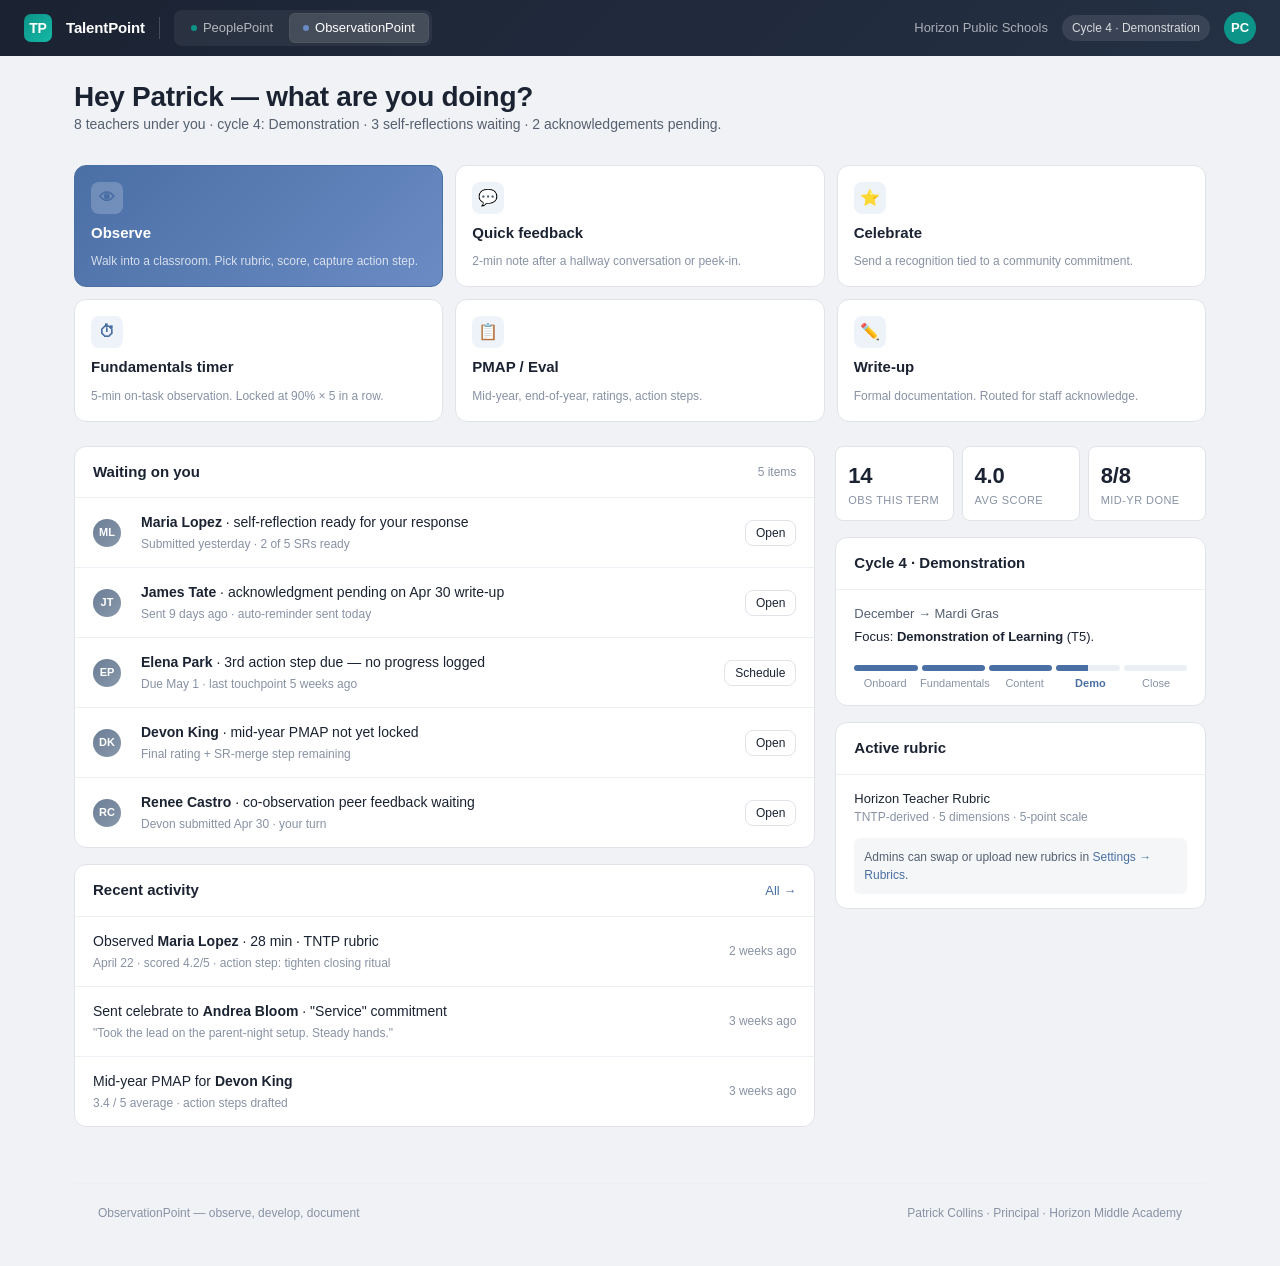
==== mocks/observationpoint/home.html @ 3d7a911e "Add mocks: design system + suite login + PeoplePoint trio + ObservationPoint home & observe First mo" ====
<!DOCTYPE html>
<html lang="en">
<head>
<meta charset="UTF-8">
<meta name="viewport" content="width=device-width, initial-scale=1.0">
<title>ObservationPoint — Home</title>
<link rel="stylesheet" href="../shared/suite.css">
<style>
  :root { --op-accent: #4a6fa5; --op-accent-light: #eef3fa; }
  .op-page { max-width: 1180px; margin: 0 auto; padding: 24px; }
  .op-greeting { display: flex; align-items: baseline; justify-content: space-between; margin-bottom: 6px; flex-wrap: wrap; gap: 12px; }
  .op-sub { color: var(--text-secondary); font-size: 14px; margin-bottom: 24px; }

  /* Action tiles */
  .actions {
    display: grid;
    grid-template-columns: repeat(3, 1fr);
    gap: 12px;
    margin-bottom: 24px;
  }
  @media (max-width: 800px) { .actions { grid-template-columns: 1fr 1fr; } }
  @media (max-width: 500px) { .actions { grid-template-columns: 1fr; } }
  .action-tile {
    background: var(--surface);
    border: 1px solid var(--border);
    border-radius: var(--radius-lg);
    padding: 16px;
    cursor: pointer;
    text-decoration: none;
    color: inherit;
    transition: all var(--transition);
    display: flex;
    flex-direction: column;
    gap: 8px;
  }
  .action-tile:hover {
    border-color: var(--op-accent);
    background: var(--op-accent-light);
  }
  .action-tile.primary {
    background: linear-gradient(135deg, var(--op-accent) 0%, #6b8bc4 100%);
    color: white;
    border-color: var(--op-accent);
  }
  .action-tile.primary .at-icon { background: rgba(255,255,255,0.2); }
  .action-tile.primary .at-meta { color: rgba(255,255,255,0.75); }
  .at-icon {
    width: 32px;
    height: 32px;
    border-radius: 8px;
    background: var(--op-accent-light);
    color: var(--op-accent);
    display: flex;
    align-items: center;
    justify-content: center;
    font-size: 16px;
    font-weight: 600;
  }
  .at-name { font-weight: 600; font-size: 15px; }
  .at-meta { font-size: 12px; color: var(--text-muted); }

  /* Layout */
  .layout {
    display: grid;
    grid-template-columns: 2fr 1fr;
    gap: 20px;
  }
  @media (max-width: 1000px) { .layout { grid-template-columns: 1fr; } }

  .surface {
    background: var(--surface);
    border: 1px solid var(--border);
    border-radius: var(--radius-lg);
    overflow: hidden;
    margin-bottom: 16px;
  }
  .surface-head {
    padding: 14px 18px;
    border-bottom: 1px solid var(--border-light);
    display: flex;
    align-items: center;
    justify-content: space-between;
  }
  .surface-title { font-weight: 600; font-size: 15px; }

  /* Pending list */
  .pending-row {
    padding: 14px 18px;
    border-bottom: 1px solid var(--border-light);
    display: grid;
    grid-template-columns: 36px 1fr auto;
    gap: 12px;
    align-items: center;
  }
  .pending-row:last-child { border-bottom: none; }
  .pending-line { font-size: 14px; }
  .pending-meta { font-size: 12px; color: var(--text-muted); margin-top: 2px; }

  /* Cycle bar */
  .cycle-bar {
    display: flex;
    margin: 18px 0 4px;
    gap: 4px;
  }
  .cycle-step {
    flex: 1;
    height: 6px;
    border-radius: 3px;
    background: var(--surface-sunk);
  }
  .cycle-step.done { background: var(--op-accent); }
  .cycle-step.now { background: linear-gradient(90deg, var(--op-accent) 50%, var(--surface-sunk) 50%); }
  .cycle-labels {
    display: flex;
    gap: 4px;
    font-size: 11px;
    color: var(--text-muted);
  }
  .cycle-label { flex: 1; text-align: center; }
  .cycle-label.now { color: var(--op-accent); font-weight: 600; }

  /* Mini stats */
  .mini-stats {
    display: grid;
    grid-template-columns: repeat(3, 1fr);
    gap: 8px;
    margin-bottom: 16px;
  }
  .mini-stat {
    background: var(--surface);
    border: 1px solid var(--border);
    border-radius: var(--radius);
    padding: 12px;
  }
  .mini-stat-num { font-size: 22px; font-weight: 600; letter-spacing: -0.01em; }
  .mini-stat-label { font-size: 11px; color: var(--text-muted); text-transform: uppercase; letter-spacing: 0.04em; }
</style>
</head>
<body>

<header class="suite-topbar">
  <div class="suite-brand">
    <div class="suite-brand-logo">TP</div>
    <div class="suite-brand-name">TalentPoint</div>
    <div class="suite-brand-divider"></div>
    <div class="suite-app-switcher">
      <a class="suite-app-tab pp" href="../peoplepoint/home.html"><span class="dot"></span>PeoplePoint</a>
      <a class="suite-app-tab op active"><span class="dot"></span>ObservationPoint</a>
    </div>
  </div>
  <div class="suite-topbar-right">
    <div class="suite-network-name">Horizon Public Schools</div>
    <div class="suite-season">Cycle 4 · Demonstration</div>
    <div class="suite-user-avatar">PC</div>
  </div>
</header>

<div class="op-page">
  <div class="op-greeting">
    <div>
      <h1 class="t-display">Hey Patrick — what are you doing?</h1>
      <p class="op-sub">8 teachers under you · cycle 4: Demonstration · 3 self-reflections waiting · 2 acknowledgements pending.</p>
    </div>
  </div>

  <!-- Action tiles -->
  <div class="actions">
    <a class="action-tile primary" href="observe.html">
      <div class="at-icon">👁</div>
      <div class="at-name">Observe</div>
      <div class="at-meta">Walk into a classroom. Pick rubric, score, capture action step.</div>
    </a>
    <a class="action-tile">
      <div class="at-icon">💬</div>
      <div class="at-name">Quick feedback</div>
      <div class="at-meta">2-min note after a hallway conversation or peek-in.</div>
    </a>
    <a class="action-tile">
      <div class="at-icon">⭐</div>
      <div class="at-name">Celebrate</div>
      <div class="at-meta">Send a recognition tied to a community commitment.</div>
    </a>
    <a class="action-tile">
      <div class="at-icon">⏱</div>
      <div class="at-name">Fundamentals timer</div>
      <div class="at-meta">5-min on-task observation. Locked at 90% × 5 in a row.</div>
    </a>
    <a class="action-tile" href="pmap.html">
      <div class="at-icon">📋</div>
      <div class="at-name">PMAP / Eval</div>
      <div class="at-meta">Mid-year, end-of-year, ratings, action steps.</div>
    </a>
    <a class="action-tile">
      <div class="at-icon">✏️</div>
      <div class="at-name">Write-up</div>
      <div class="at-meta">Formal documentation. Routed for staff acknowledge.</div>
    </a>
  </div>

  <div class="layout">
    <div>
      <div class="surface">
        <div class="surface-head">
          <span class="surface-title">Waiting on you</span>
          <span class="t-tiny">5 items</span>
        </div>
        <div>
          <div class="pending-row">
            <div class="avatar avatar-sm">ML</div>
            <div>
              <div class="pending-line"><strong>Maria Lopez</strong> · self-reflection ready for your response</div>
              <div class="pending-meta">Submitted yesterday · 2 of 5 SRs ready</div>
            </div>
            <button class="btn btn-secondary btn-sm">Open</button>
          </div>
          <div class="pending-row">
            <div class="avatar avatar-sm">JT</div>
            <div>
              <div class="pending-line"><strong>James Tate</strong> · acknowledgment pending on Apr 30 write-up</div>
              <div class="pending-meta">Sent 9 days ago · auto-reminder sent today</div>
            </div>
            <button class="btn btn-secondary btn-sm">Open</button>
          </div>
          <div class="pending-row">
            <div class="avatar avatar-sm">EP</div>
            <div>
              <div class="pending-line"><strong>Elena Park</strong> · 3rd action step due — no progress logged</div>
              <div class="pending-meta">Due May 1 · last touchpoint 5 weeks ago</div>
            </div>
            <button class="btn btn-secondary btn-sm">Schedule</button>
          </div>
          <div class="pending-row">
            <div class="avatar avatar-sm">DK</div>
            <div>
              <div class="pending-line"><strong>Devon King</strong> · mid-year PMAP not yet locked</div>
              <div class="pending-meta">Final rating + SR-merge step remaining</div>
            </div>
            <button class="btn btn-secondary btn-sm">Open</button>
          </div>
          <div class="pending-row">
            <div class="avatar avatar-sm">RC</div>
            <div>
              <div class="pending-line"><strong>Renee Castro</strong> · co-observation peer feedback waiting</div>
              <div class="pending-meta">Devon submitted Apr 30 · your turn</div>
            </div>
            <button class="btn btn-secondary btn-sm">Open</button>
          </div>
        </div>
      </div>

      <div class="surface">
        <div class="surface-head">
          <span class="surface-title">Recent activity</span>
          <a href="#" class="t-small" style="color: var(--op-accent); text-decoration: none;">All →</a>
        </div>
        <div style="padding: 0;">
          <div class="pending-row" style="grid-template-columns: 1fr auto;">
            <div>
              <div class="pending-line">Observed <strong>Maria Lopez</strong> · 28 min · TNTP rubric</div>
              <div class="pending-meta">April 22 · scored 4.2/5 · action step: tighten closing ritual</div>
            </div>
            <span class="t-tiny">2 weeks ago</span>
          </div>
          <div class="pending-row" style="grid-template-columns: 1fr auto;">
            <div>
              <div class="pending-line">Sent celebrate to <strong>Andrea Bloom</strong> · "Service" commitment</div>
              <div class="pending-meta">"Took the lead on the parent-night setup. Steady hands."</div>
            </div>
            <span class="t-tiny">3 weeks ago</span>
          </div>
          <div class="pending-row" style="grid-template-columns: 1fr auto;">
            <div>
              <div class="pending-line">Mid-year PMAP for <strong>Devon King</strong></div>
              <div class="pending-meta">3.4 / 5 average · action steps drafted</div>
            </div>
            <span class="t-tiny">3 weeks ago</span>
          </div>
        </div>
      </div>
    </div>

    <!-- Side -->
    <div>
      <div class="mini-stats">
        <div class="mini-stat">
          <div class="mini-stat-num">14</div>
          <div class="mini-stat-label">Obs this term</div>
        </div>
        <div class="mini-stat">
          <div class="mini-stat-num">4.0</div>
          <div class="mini-stat-label">Avg score</div>
        </div>
        <div class="mini-stat">
          <div class="mini-stat-num">8/8</div>
          <div class="mini-stat-label">Mid-yr done</div>
        </div>
      </div>

      <div class="surface">
        <div class="surface-head"><span class="surface-title">Cycle 4 · Demonstration</span></div>
        <div style="padding: 14px 18px;">
          <div class="t-small" style="color: var(--text-secondary); margin-bottom: 4px;">December → Mardi Gras</div>
          <div class="t-small" style="color: var(--text);">Focus: <strong>Demonstration of Learning</strong> (T5).</div>

          <div class="cycle-bar">
            <div class="cycle-step done"></div>
            <div class="cycle-step done"></div>
            <div class="cycle-step done"></div>
            <div class="cycle-step now"></div>
            <div class="cycle-step"></div>
          </div>
          <div class="cycle-labels">
            <span class="cycle-label">Onboard</span>
            <span class="cycle-label">Fundamentals</span>
            <span class="cycle-label">Content</span>
            <span class="cycle-label now">Demo</span>
            <span class="cycle-label">Close</span>
          </div>
        </div>
      </div>

      <div class="surface">
        <div class="surface-head"><span class="surface-title">Active rubric</span></div>
        <div style="padding: 14px 18px;">
          <div class="t-small" style="font-weight: 500; color: var(--text);">Horizon Teacher Rubric</div>
          <div class="t-tiny">TNTP-derived · 5 dimensions · 5-point scale</div>
          <div style="margin-top: 12px; padding: 10px; background: var(--surface-alt); border-radius: 6px; font-size: 12px; color: var(--text-secondary);">
            Admins can swap or upload new rubrics in <a href="#" style="color: var(--op-accent); text-decoration: none;">Settings → Rubrics</a>.
          </div>
        </div>
      </div>
    </div>
  </div>

  <div class="suite-footer">
    <span>ObservationPoint — observe, develop, document</span>
    <span>Patrick Collins · Principal · Horizon Middle Academy</span>
  </div>
</div>

</body>
</html>
---- mocks/shared/suite.css ----
/* ============================================================
   TalentPoint Suite — Shared Design Tokens & Components
   Used by PeoplePoint, ObservationPoint, and the suite-level
   login + nav. The river philosophy: calm, quiet, sidekick-not-coach.
   ============================================================ */

* { margin: 0; padding: 0; box-sizing: border-box; }

:root {
  /* ── Surface ── */
  --bg: #f0f2f5;
  --surface: #ffffff;
  --surface-alt: #f5f6f8;
  --surface-sunk: #ebeef2;
  --border: #e0e3e8;
  --border-light: #eceff3;
  --border-strong: #c8cfd9;

  /* ── Text ── */
  --text: #1b2332;
  --text-secondary: #556070;
  --text-muted: #8892a4;
  --text-inverse: #ffffff;

  /* ── Brand: river / confluence ── */
  --brand-deep: #1b2332;
  --brand-deep-2: #243044;
  --accent: #0d9488;          /* teal — calm river */
  --accent-light: #e6f7f5;
  --accent-hover: #0a7c72;
  --accent-strong: #0e7a70;

  /* ── App identity hues (subtle differentiation between apps) ── */
  --pp-tint: #0d9488;          /* PeoplePoint = teal (the still water) */
  --op-tint: #4a6fa5;          /* ObservationPoint = slate-blue (depth) */

  /* ── Status colors (used sparingly — calm, not alarming) ── */
  --green: #10b981;
  --green-bg: #ecfdf5;
  --green-border: #a7f3d0;
  --amber: #d97706;            /* warmer than alarmist orange */
  --amber-bg: #fffbeb;
  --amber-border: #fde68a;
  --red: #b91c1c;              /* deeper red — used only for true blockers */
  --red-bg: #fef2f2;
  --red-border: #fecaca;
  --blue: #3b82f6;
  --blue-bg: #eff6ff;
  --blue-border: #bfdbfe;
  --purple: #8b5cf6;
  --purple-bg: #f5f3ff;

  /* ── Geometry ── */
  --radius-sm: 6px;
  --radius: 8px;
  --radius-lg: 12px;
  --radius-xl: 16px;
  --shadow-sm: 0 1px 2px rgba(0,0,0,0.04);
  --shadow: 0 2px 6px rgba(0,0,0,0.06), 0 1px 2px rgba(0,0,0,0.04);
  --shadow-lg: 0 8px 24px rgba(0,0,0,0.08);
  --shadow-xl: 0 16px 48px rgba(0,0,0,0.12);

  /* ── Motion ── */
  --transition-fast: 100ms ease;
  --transition: 150ms ease;
  --transition-slow: 300ms ease;
}

body {
  font-family: -apple-system, BlinkMacSystemFont, 'Segoe UI', Roboto, 'Helvetica Neue', sans-serif;
  background: var(--bg);
  color: var(--text);
  line-height: 1.5;
  -webkit-font-smoothing: antialiased;
  overflow-x: hidden;
}

/* ── Typography ── */
.t-display { font-size: 28px; font-weight: 600; letter-spacing: -0.01em; line-height: 1.2; }
.t-h1      { font-size: 22px; font-weight: 600; letter-spacing: -0.005em; line-height: 1.3; }
.t-h2      { font-size: 18px; font-weight: 600; line-height: 1.35; }
.t-h3      { font-size: 15px; font-weight: 600; }
.t-body    { font-size: 14px; }
.t-small   { font-size: 13px; color: var(--text-secondary); }
.t-tiny    { font-size: 12px; color: var(--text-muted); }
.t-mono    { font-family: ui-monospace, 'SF Mono', Menlo, Consolas, monospace; }

/* ============================================================
   Suite-level top bar (shared by both apps)
   ============================================================ */
.suite-topbar {
  background: linear-gradient(135deg, var(--brand-deep) 0%, var(--brand-deep-2) 100%);
  color: white;
  padding: 0 24px;
  height: 56px;
  display: flex;
  align-items: center;
  justify-content: space-between;
  position: sticky;
  top: 0;
  z-index: 100;
}
.suite-brand {
  display: flex;
  align-items: center;
  gap: 14px;
}
.suite-brand-logo {
  width: 28px;
  height: 28px;
  border-radius: 7px;
  background: linear-gradient(135deg, var(--accent) 0%, #14b8a6 100%);
  display: flex;
  align-items: center;
  justify-content: center;
  font-weight: 700;
  font-size: 14px;
  color: white;
  letter-spacing: -0.02em;
}
.suite-brand-name {
  font-weight: 600;
  font-size: 15px;
  letter-spacing: -0.01em;
}
.suite-brand-divider {
  width: 1px;
  height: 22px;
  background: rgba(255,255,255,0.18);
}
.suite-app-switcher {
  display: flex;
  gap: 2px;
  background: rgba(255,255,255,0.06);
  padding: 3px;
  border-radius: 8px;
}
.suite-app-tab {
  padding: 5px 14px;
  font-size: 13px;
  font-weight: 500;
  border-radius: 6px;
  color: rgba(255,255,255,0.65);
  cursor: pointer;
  transition: all var(--transition);
  display: flex;
  align-items: center;
  gap: 6px;
  text-decoration: none;
  border: none;
  background: none;
}
.suite-app-tab:hover { color: white; }
.suite-app-tab.active {
  background: rgba(255,255,255,0.12);
  color: white;
  box-shadow: inset 0 0 0 1px rgba(255,255,255,0.05);
}
.suite-app-tab .dot {
  width: 6px;
  height: 6px;
  border-radius: 50%;
}
.suite-app-tab.pp .dot { background: var(--pp-tint); }
.suite-app-tab.op .dot { background: #6b8bc4; }

.suite-topbar-right {
  display: flex;
  align-items: center;
  gap: 14px;
}
.suite-network-name {
  font-size: 13px;
  color: rgba(255,255,255,0.62);
}
.suite-season {
  font-size: 12px;
  padding: 4px 10px;
  background: rgba(255,255,255,0.1);
  border-radius: 20px;
  color: rgba(255,255,255,0.8);
}
.suite-user-avatar {
  width: 32px;
  height: 32px;
  border-radius: 50%;
  background: var(--accent);
  display: flex;
  align-items: center;
  justify-content: center;
  font-size: 13px;
  font-weight: 600;
  cursor: pointer;
  color: white;
}

/* ============================================================
   Cards & panels
   ============================================================ */
.card {
  background: var(--surface);
  border: 1px solid var(--border);
  border-radius: var(--radius-lg);
  padding: 20px;
  box-shadow: var(--shadow-sm);
}
.card-section {
  background: var(--surface);
  border: 1px solid var(--border);
  border-radius: var(--radius-lg);
  overflow: hidden;
}
.card-section-header {
  padding: 14px 18px;
  border-bottom: 1px solid var(--border-light);
  display: flex;
  align-items: center;
  justify-content: space-between;
}
.card-section-body {
  padding: 18px;
}

/* ============================================================
   Buttons
   ============================================================ */
.btn {
  display: inline-flex;
  align-items: center;
  gap: 6px;
  padding: 8px 14px;
  font-size: 13px;
  font-weight: 500;
  font-family: inherit;
  border-radius: var(--radius);
  cursor: pointer;
  transition: all var(--transition);
  border: 1px solid transparent;
  background: none;
  color: var(--text);
  text-decoration: none;
}
.btn-primary {
  background: var(--accent);
  color: white;
  border-color: var(--accent);
}
.btn-primary:hover {
  background: var(--accent-hover);
  border-color: var(--accent-hover);
}
.btn-secondary {
  background: var(--surface);
  border-color: var(--border);
  color: var(--text);
}
.btn-secondary:hover {
  border-color: var(--border-strong);
}
.btn-ghost {
  background: transparent;
  color: var(--text-secondary);
}
.btn-ghost:hover {
  background: var(--surface-alt);
  color: var(--text);
}
.btn-sm {
  padding: 5px 10px;
  font-size: 12px;
}
.btn-lg {
  padding: 11px 20px;
  font-size: 14px;
}

/* ============================================================
   Pills & badges
   ============================================================ */
.pill {
  display: inline-flex;
  align-items: center;
  gap: 4px;
  padding: 3px 9px;
  font-size: 11px;
  font-weight: 500;
  border-radius: 20px;
  background: var(--surface-alt);
  color: var(--text-secondary);
  border: 1px solid var(--border-light);
}
.pill-green { background: var(--green-bg); color: #047857; border-color: var(--green-border); }
.pill-amber { background: var(--amber-bg); color: #b45309; border-color: var(--amber-border); }
.pill-red   { background: var(--red-bg);   color: #b91c1c; border-color: var(--red-border); }
.pill-blue  { background: var(--blue-bg);  color: #1d4ed8; border-color: var(--blue-border); }
.pill-purple{ background: var(--purple-bg); color: #6d28d9; }
.pill-accent{ background: var(--accent-light); color: var(--accent-strong); border-color: #b3e6df; }

/* ============================================================
   Tables
   ============================================================ */
.tbl {
  width: 100%;
  border-collapse: separate;
  border-spacing: 0;
  font-size: 13px;
}
.tbl thead th {
  font-size: 11px;
  font-weight: 500;
  text-transform: uppercase;
  letter-spacing: 0.04em;
  color: var(--text-muted);
  text-align: left;
  padding: 10px 14px;
  border-bottom: 1px solid var(--border);
  background: var(--surface-alt);
}
.tbl tbody td {
  padding: 12px 14px;
  border-bottom: 1px solid var(--border-light);
}
.tbl tbody tr:hover { background: var(--surface-alt); cursor: pointer; }
.tbl tbody tr:last-child td { border-bottom: none; }

/* ============================================================
   Avatars & person rows
   ============================================================ */
.avatar {
  width: 36px;
  height: 36px;
  border-radius: 50%;
  display: flex;
  align-items: center;
  justify-content: center;
  font-size: 13px;
  font-weight: 600;
  background: linear-gradient(135deg, #6b7e96 0%, #8898ab 100%);
  color: white;
  flex-shrink: 0;
}
.avatar-sm { width: 28px; height: 28px; font-size: 11px; }
.avatar-lg { width: 56px; height: 56px; font-size: 19px; }

.person-row {
  display: flex;
  align-items: center;
  gap: 12px;
}
.person-name { font-weight: 500; color: var(--text); }
.person-meta { font-size: 12px; color: var(--text-muted); }

/* ============================================================
   Form fields
   ============================================================ */
.field {
  display: flex;
  flex-direction: column;
  gap: 6px;
}
.field-label {
  font-size: 12px;
  font-weight: 500;
  color: var(--text-secondary);
}
.input, .textarea, .select {
  padding: 9px 12px;
  font-size: 14px;
  font-family: inherit;
  border: 1px solid var(--border);
  border-radius: var(--radius);
  background: var(--surface);
  color: var(--text);
  transition: border-color var(--transition);
  width: 100%;
}
.input:focus, .textarea:focus, .select:focus {
  outline: none;
  border-color: var(--accent);
  box-shadow: 0 0 0 3px var(--accent-light);
}
.textarea { resize: vertical; min-height: 80px; }

/* ============================================================
   Layout helpers
   ============================================================ */
.container { max-width: 1280px; margin: 0 auto; padding: 24px; }
.row { display: flex; gap: 16px; }
.col { display: flex; flex-direction: column; gap: 16px; }
.gap-sm { gap: 8px; }
.gap-lg { gap: 24px; }
.flex-1 { flex: 1; }
.muted { color: var(--text-muted); }
.secondary { color: var(--text-secondary); }
.center { display: flex; align-items: center; justify-content: center; }
.between { display: flex; align-items: center; justify-content: space-between; }

/* ============================================================
   Empty state
   ============================================================ */
.empty {
  padding: 40px;
  text-align: center;
  color: var(--text-muted);
  font-size: 13px;
}

/* ============================================================
   Footer / disclaimer pattern
   ============================================================ */
.suite-footer {
  margin-top: 40px;
  padding: 20px 24px;
  border-top: 1px solid var(--border-light);
  font-size: 12px;
  color: var(--text-muted);
  display: flex;
  justify-content: space-between;
  align-items: center;
}
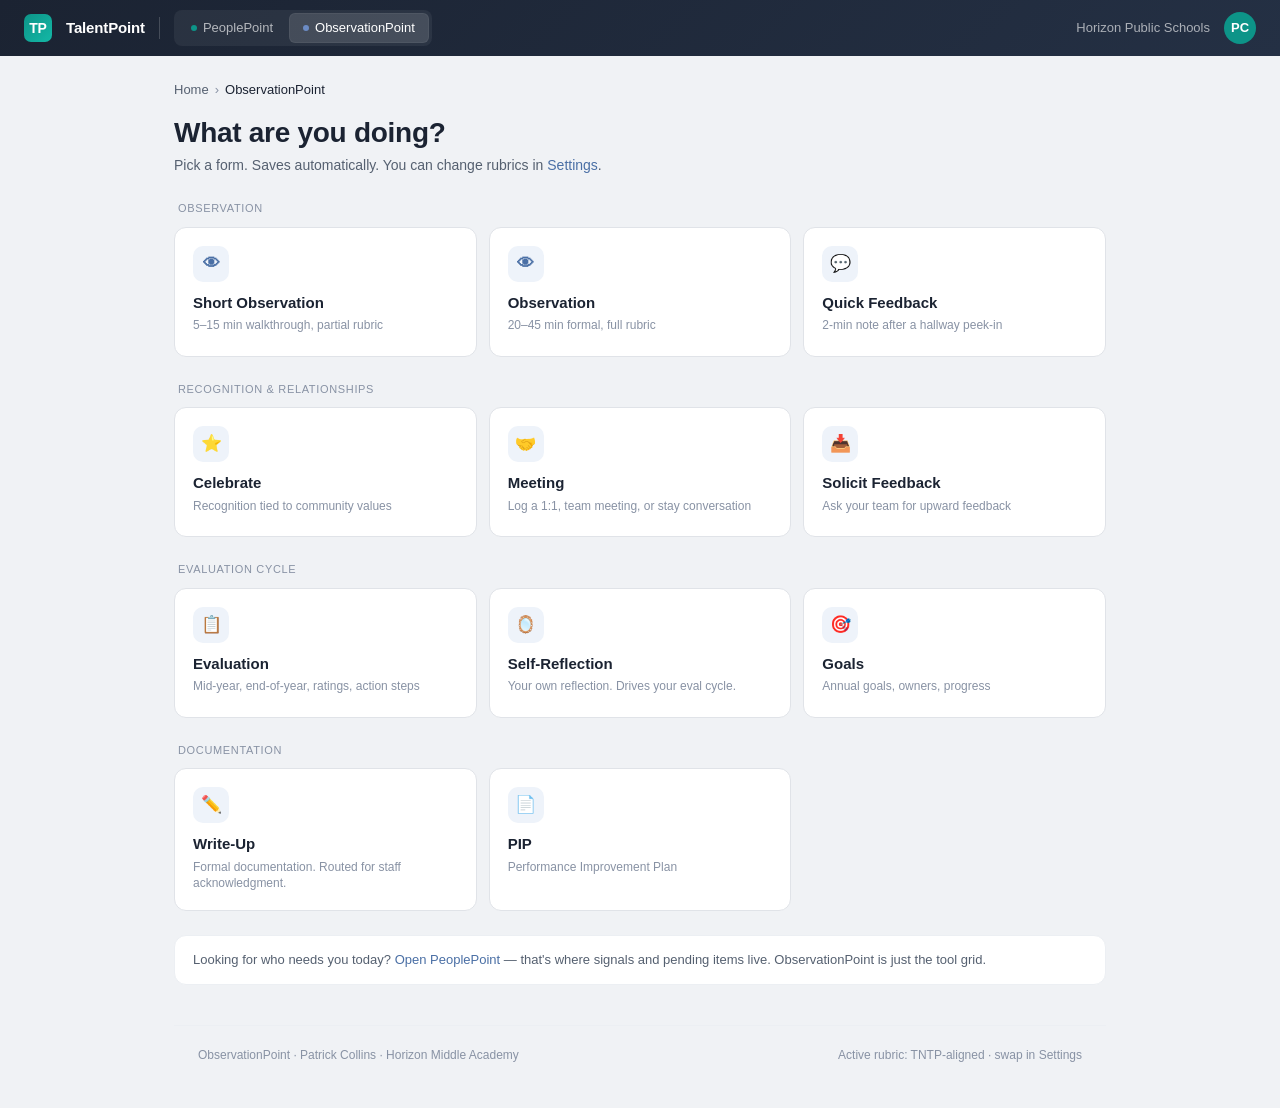
==== commit c176ed3d: "Update mocks to match locked decisions from review Per review walk: rebuild the OP-side mocks to dro" ====
--- a/mocks/observationpoint/home.html
+++ b/mocks/observationpoint/home.html
@@ -7,133 +7,81 @@
 <link rel="stylesheet" href="../shared/suite.css">
 <style>
   :root { --op-accent: #4a6fa5; --op-accent-light: #eef3fa; }
-  .op-page { max-width: 1180px; margin: 0 auto; padding: 24px; }
-  .op-greeting { display: flex; align-items: baseline; justify-content: space-between; margin-bottom: 6px; flex-wrap: wrap; gap: 12px; }
-  .op-sub { color: var(--text-secondary); font-size: 14px; margin-bottom: 24px; }
-
-  /* Action tiles */
-  .actions {
+  .op-page { max-width: 980px; margin: 0 auto; padding: 24px; }
+  .crumbs { display: flex; gap: 6px; align-items: center; font-size: 13px; color: var(--text-muted); margin-bottom: 16px; }
+  .crumbs a { color: var(--text-secondary); text-decoration: none; }
+
+  .op-head { margin-bottom: 22px; }
+  .op-head h1 { letter-spacing: -0.01em; }
+  .op-head .sub { color: var(--text-secondary); font-size: 14px; margin-top: 6px; }
+
+  /* Tile grid — main act */
+  .tiles {
     display: grid;
     grid-template-columns: repeat(3, 1fr);
     gap: 12px;
-    margin-bottom: 24px;
-  }
-  @media (max-width: 800px) { .actions { grid-template-columns: 1fr 1fr; } }
-  @media (max-width: 500px) { .actions { grid-template-columns: 1fr; } }
-  .action-tile {
+  }
+  @media (max-width: 800px) { .tiles { grid-template-columns: 1fr 1fr; } }
+  @media (max-width: 500px) { .tiles { grid-template-columns: 1fr; } }
+
+  .tile {
     background: var(--surface);
     border: 1px solid var(--border);
     border-radius: var(--radius-lg);
-    padding: 16px;
+    padding: 18px;
     cursor: pointer;
     text-decoration: none;
     color: inherit;
     transition: all var(--transition);
     display: flex;
     flex-direction: column;
-    gap: 8px;
-  }
-  .action-tile:hover {
+    gap: 10px;
+    min-height: 130px;
+  }
+  .tile:hover {
     border-color: var(--op-accent);
     background: var(--op-accent-light);
-  }
-  .action-tile.primary {
-    background: linear-gradient(135deg, var(--op-accent) 0%, #6b8bc4 100%);
-    color: white;
-    border-color: var(--op-accent);
-  }
-  .action-tile.primary .at-icon { background: rgba(255,255,255,0.2); }
-  .action-tile.primary .at-meta { color: rgba(255,255,255,0.75); }
-  .at-icon {
-    width: 32px;
-    height: 32px;
-    border-radius: 8px;
+    transform: translateY(-1px);
+  }
+  .tile-icon {
+    width: 36px;
+    height: 36px;
+    border-radius: 10px;
     background: var(--op-accent-light);
     color: var(--op-accent);
     display: flex;
     align-items: center;
     justify-content: center;
-    font-size: 16px;
+    font-size: 17px;
     font-weight: 600;
   }
-  .at-name { font-weight: 600; font-size: 15px; }
-  .at-meta { font-size: 12px; color: var(--text-muted); }
-
-  /* Layout */
-  .layout {
-    display: grid;
-    grid-template-columns: 2fr 1fr;
-    gap: 20px;
-  }
-  @media (max-width: 1000px) { .layout { grid-template-columns: 1fr; } }
-
-  .surface {
+  .tile-text { display: flex; flex-direction: column; gap: 3px; }
+  .tile-name { font-weight: 600; font-size: 15px; color: var(--text); }
+  .tile-sub { font-size: 12px; color: var(--text-muted); line-height: 1.4; }
+
+  /* Group label */
+  .group-label {
+    font-size: 11px;
+    text-transform: uppercase;
+    letter-spacing: 0.06em;
+    color: var(--text-muted);
+    font-weight: 500;
+    margin: 24px 0 10px 4px;
+  }
+  .group-label:first-child { margin-top: 0; }
+
+  /* Footer note */
+  .note {
+    margin-top: 24px;
+    padding: 14px 18px;
     background: var(--surface);
-    border: 1px solid var(--border);
+    border: 1px solid var(--border-light);
     border-radius: var(--radius-lg);
-    overflow: hidden;
-    margin-bottom: 16px;
-  }
-  .surface-head {
-    padding: 14px 18px;
-    border-bottom: 1px solid var(--border-light);
-    display: flex;
-    align-items: center;
-    justify-content: space-between;
-  }
-  .surface-title { font-weight: 600; font-size: 15px; }
-
-  /* Pending list */
-  .pending-row {
-    padding: 14px 18px;
-    border-bottom: 1px solid var(--border-light);
-    display: grid;
-    grid-template-columns: 36px 1fr auto;
-    gap: 12px;
-    align-items: center;
-  }
-  .pending-row:last-child { border-bottom: none; }
-  .pending-line { font-size: 14px; }
-  .pending-meta { font-size: 12px; color: var(--text-muted); margin-top: 2px; }
-
-  /* Cycle bar */
-  .cycle-bar {
-    display: flex;
-    margin: 18px 0 4px;
-    gap: 4px;
-  }
-  .cycle-step {
-    flex: 1;
-    height: 6px;
-    border-radius: 3px;
-    background: var(--surface-sunk);
-  }
-  .cycle-step.done { background: var(--op-accent); }
-  .cycle-step.now { background: linear-gradient(90deg, var(--op-accent) 50%, var(--surface-sunk) 50%); }
-  .cycle-labels {
-    display: flex;
-    gap: 4px;
-    font-size: 11px;
-    color: var(--text-muted);
-  }
-  .cycle-label { flex: 1; text-align: center; }
-  .cycle-label.now { color: var(--op-accent); font-weight: 600; }
-
-  /* Mini stats */
-  .mini-stats {
-    display: grid;
-    grid-template-columns: repeat(3, 1fr);
-    gap: 8px;
-    margin-bottom: 16px;
-  }
-  .mini-stat {
-    background: var(--surface);
-    border: 1px solid var(--border);
-    border-radius: var(--radius);
-    padding: 12px;
-  }
-  .mini-stat-num { font-size: 22px; font-weight: 600; letter-spacing: -0.01em; }
-  .mini-stat-label { font-size: 11px; color: var(--text-muted); text-transform: uppercase; letter-spacing: 0.04em; }
+    font-size: 13px;
+    color: var(--text-secondary);
+    line-height: 1.5;
+  }
+  .note a { color: var(--op-accent); text-decoration: none; }
 </style>
 </head>
 <body>
@@ -150,191 +98,121 @@
   </div>
   <div class="suite-topbar-right">
     <div class="suite-network-name">Horizon Public Schools</div>
-    <div class="suite-season">Cycle 4 · Demonstration</div>
     <div class="suite-user-avatar">PC</div>
   </div>
 </header>
 
 <div class="op-page">
-  <div class="op-greeting">
-    <div>
-      <h1 class="t-display">Hey Patrick — what are you doing?</h1>
-      <p class="op-sub">8 teachers under you · cycle 4: Demonstration · 3 self-reflections waiting · 2 acknowledgements pending.</p>
-    </div>
-  </div>
-
-  <!-- Action tiles -->
-  <div class="actions">
-    <a class="action-tile primary" href="observe.html">
-      <div class="at-icon">👁</div>
-      <div class="at-name">Observe</div>
-      <div class="at-meta">Walk into a classroom. Pick rubric, score, capture action step.</div>
-    </a>
-    <a class="action-tile">
-      <div class="at-icon">💬</div>
-      <div class="at-name">Quick feedback</div>
-      <div class="at-meta">2-min note after a hallway conversation or peek-in.</div>
-    </a>
-    <a class="action-tile">
-      <div class="at-icon">⭐</div>
-      <div class="at-name">Celebrate</div>
-      <div class="at-meta">Send a recognition tied to a community commitment.</div>
-    </a>
-    <a class="action-tile">
-      <div class="at-icon">⏱</div>
-      <div class="at-name">Fundamentals timer</div>
-      <div class="at-meta">5-min on-task observation. Locked at 90% × 5 in a row.</div>
-    </a>
-    <a class="action-tile" href="pmap.html">
-      <div class="at-icon">📋</div>
-      <div class="at-name">PMAP / Eval</div>
-      <div class="at-meta">Mid-year, end-of-year, ratings, action steps.</div>
-    </a>
-    <a class="action-tile">
-      <div class="at-icon">✏️</div>
-      <div class="at-name">Write-up</div>
-      <div class="at-meta">Formal documentation. Routed for staff acknowledge.</div>
-    </a>
-  </div>
-
-  <div class="layout">
-    <div>
-      <div class="surface">
-        <div class="surface-head">
-          <span class="surface-title">Waiting on you</span>
-          <span class="t-tiny">5 items</span>
-        </div>
-        <div>
-          <div class="pending-row">
-            <div class="avatar avatar-sm">ML</div>
-            <div>
-              <div class="pending-line"><strong>Maria Lopez</strong> · self-reflection ready for your response</div>
-              <div class="pending-meta">Submitted yesterday · 2 of 5 SRs ready</div>
-            </div>
-            <button class="btn btn-secondary btn-sm">Open</button>
-          </div>
-          <div class="pending-row">
-            <div class="avatar avatar-sm">JT</div>
-            <div>
-              <div class="pending-line"><strong>James Tate</strong> · acknowledgment pending on Apr 30 write-up</div>
-              <div class="pending-meta">Sent 9 days ago · auto-reminder sent today</div>
-            </div>
-            <button class="btn btn-secondary btn-sm">Open</button>
-          </div>
-          <div class="pending-row">
-            <div class="avatar avatar-sm">EP</div>
-            <div>
-              <div class="pending-line"><strong>Elena Park</strong> · 3rd action step due — no progress logged</div>
-              <div class="pending-meta">Due May 1 · last touchpoint 5 weeks ago</div>
-            </div>
-            <button class="btn btn-secondary btn-sm">Schedule</button>
-          </div>
-          <div class="pending-row">
-            <div class="avatar avatar-sm">DK</div>
-            <div>
-              <div class="pending-line"><strong>Devon King</strong> · mid-year PMAP not yet locked</div>
-              <div class="pending-meta">Final rating + SR-merge step remaining</div>
-            </div>
-            <button class="btn btn-secondary btn-sm">Open</button>
-          </div>
-          <div class="pending-row">
-            <div class="avatar avatar-sm">RC</div>
-            <div>
-              <div class="pending-line"><strong>Renee Castro</strong> · co-observation peer feedback waiting</div>
-              <div class="pending-meta">Devon submitted Apr 30 · your turn</div>
-            </div>
-            <button class="btn btn-secondary btn-sm">Open</button>
-          </div>
-        </div>
-      </div>
-
-      <div class="surface">
-        <div class="surface-head">
-          <span class="surface-title">Recent activity</span>
-          <a href="#" class="t-small" style="color: var(--op-accent); text-decoration: none;">All →</a>
-        </div>
-        <div style="padding: 0;">
-          <div class="pending-row" style="grid-template-columns: 1fr auto;">
-            <div>
-              <div class="pending-line">Observed <strong>Maria Lopez</strong> · 28 min · TNTP rubric</div>
-              <div class="pending-meta">April 22 · scored 4.2/5 · action step: tighten closing ritual</div>
-            </div>
-            <span class="t-tiny">2 weeks ago</span>
-          </div>
-          <div class="pending-row" style="grid-template-columns: 1fr auto;">
-            <div>
-              <div class="pending-line">Sent celebrate to <strong>Andrea Bloom</strong> · "Service" commitment</div>
-              <div class="pending-meta">"Took the lead on the parent-night setup. Steady hands."</div>
-            </div>
-            <span class="t-tiny">3 weeks ago</span>
-          </div>
-          <div class="pending-row" style="grid-template-columns: 1fr auto;">
-            <div>
-              <div class="pending-line">Mid-year PMAP for <strong>Devon King</strong></div>
-              <div class="pending-meta">3.4 / 5 average · action steps drafted</div>
-            </div>
-            <span class="t-tiny">3 weeks ago</span>
-          </div>
-        </div>
-      </div>
-    </div>
-
-    <!-- Side -->
-    <div>
-      <div class="mini-stats">
-        <div class="mini-stat">
-          <div class="mini-stat-num">14</div>
-          <div class="mini-stat-label">Obs this term</div>
-        </div>
-        <div class="mini-stat">
-          <div class="mini-stat-num">4.0</div>
-          <div class="mini-stat-label">Avg score</div>
-        </div>
-        <div class="mini-stat">
-          <div class="mini-stat-num">8/8</div>
-          <div class="mini-stat-label">Mid-yr done</div>
-        </div>
-      </div>
-
-      <div class="surface">
-        <div class="surface-head"><span class="surface-title">Cycle 4 · Demonstration</span></div>
-        <div style="padding: 14px 18px;">
-          <div class="t-small" style="color: var(--text-secondary); margin-bottom: 4px;">December → Mardi Gras</div>
-          <div class="t-small" style="color: var(--text);">Focus: <strong>Demonstration of Learning</strong> (T5).</div>
-
-          <div class="cycle-bar">
-            <div class="cycle-step done"></div>
-            <div class="cycle-step done"></div>
-            <div class="cycle-step done"></div>
-            <div class="cycle-step now"></div>
-            <div class="cycle-step"></div>
-          </div>
-          <div class="cycle-labels">
-            <span class="cycle-label">Onboard</span>
-            <span class="cycle-label">Fundamentals</span>
-            <span class="cycle-label">Content</span>
-            <span class="cycle-label now">Demo</span>
-            <span class="cycle-label">Close</span>
-          </div>
-        </div>
-      </div>
-
-      <div class="surface">
-        <div class="surface-head"><span class="surface-title">Active rubric</span></div>
-        <div style="padding: 14px 18px;">
-          <div class="t-small" style="font-weight: 500; color: var(--text);">Horizon Teacher Rubric</div>
-          <div class="t-tiny">TNTP-derived · 5 dimensions · 5-point scale</div>
-          <div style="margin-top: 12px; padding: 10px; background: var(--surface-alt); border-radius: 6px; font-size: 12px; color: var(--text-secondary);">
-            Admins can swap or upload new rubrics in <a href="#" style="color: var(--op-accent); text-decoration: none;">Settings → Rubrics</a>.
-          </div>
-        </div>
-      </div>
-    </div>
+  <div class="crumbs">
+    <a href="../suite/home.html">Home</a> <span>›</span>
+    <span style="color: var(--text);">ObservationPoint</span>
+  </div>
+
+  <div class="op-head">
+    <h1 class="t-display">What are you doing?</h1>
+    <div class="sub">Pick a form. Saves automatically. You can change rubrics in <a href="#" style="color: var(--op-accent); text-decoration: none;">Settings</a>.</div>
+  </div>
+
+  <div class="group-label">Observation</div>
+  <div class="tiles">
+    <a class="tile" href="observe.html?mode=short">
+      <div class="tile-icon">👁</div>
+      <div class="tile-text">
+        <div class="tile-name">Short Observation</div>
+        <div class="tile-sub">5–15 min walkthrough, partial rubric</div>
+      </div>
+    </a>
+    <a class="tile" href="observe.html">
+      <div class="tile-icon">👁</div>
+      <div class="tile-text">
+        <div class="tile-name">Observation</div>
+        <div class="tile-sub">20–45 min formal, full rubric</div>
+      </div>
+    </a>
+    <a class="tile">
+      <div class="tile-icon">💬</div>
+      <div class="tile-text">
+        <div class="tile-name">Quick Feedback</div>
+        <div class="tile-sub">2-min note after a hallway peek-in</div>
+      </div>
+    </a>
+  </div>
+
+  <div class="group-label">Recognition & relationships</div>
+  <div class="tiles">
+    <a class="tile">
+      <div class="tile-icon">⭐</div>
+      <div class="tile-text">
+        <div class="tile-name">Celebrate</div>
+        <div class="tile-sub">Recognition tied to community values</div>
+      </div>
+    </a>
+    <a class="tile">
+      <div class="tile-icon">🤝</div>
+      <div class="tile-text">
+        <div class="tile-name">Meeting</div>
+        <div class="tile-sub">Log a 1:1, team meeting, or stay conversation</div>
+      </div>
+    </a>
+    <a class="tile">
+      <div class="tile-icon">📥</div>
+      <div class="tile-text">
+        <div class="tile-name">Solicit Feedback</div>
+        <div class="tile-sub">Ask your team for upward feedback</div>
+      </div>
+    </a>
+  </div>
+
+  <div class="group-label">Evaluation cycle</div>
+  <div class="tiles">
+    <a class="tile" href="evaluation.html">
+      <div class="tile-icon">📋</div>
+      <div class="tile-text">
+        <div class="tile-name">Evaluation</div>
+        <div class="tile-sub">Mid-year, end-of-year, ratings, action steps</div>
+      </div>
+    </a>
+    <a class="tile" href="self-reflection.html">
+      <div class="tile-icon">🪞</div>
+      <div class="tile-text">
+        <div class="tile-name">Self-Reflection</div>
+        <div class="tile-sub">Your own reflection. Drives your eval cycle.</div>
+      </div>
+    </a>
+    <a class="tile">
+      <div class="tile-icon">🎯</div>
+      <div class="tile-text">
+        <div class="tile-name">Goals</div>
+        <div class="tile-sub">Annual goals, owners, progress</div>
+      </div>
+    </a>
+  </div>
+
+  <div class="group-label">Documentation</div>
+  <div class="tiles">
+    <a class="tile">
+      <div class="tile-icon">✏️</div>
+      <div class="tile-text">
+        <div class="tile-name">Write-Up</div>
+        <div class="tile-sub">Formal documentation. Routed for staff acknowledgment.</div>
+      </div>
+    </a>
+    <a class="tile">
+      <div class="tile-icon">📄</div>
+      <div class="tile-text">
+        <div class="tile-name">PIP</div>
+        <div class="tile-sub">Performance Improvement Plan</div>
+      </div>
+    </a>
+  </div>
+
+  <div class="note">
+    Looking for who needs you today? <a href="../peoplepoint/home.html">Open PeoplePoint</a> — that's where signals and pending items live. ObservationPoint is just the tool grid.
   </div>
 
   <div class="suite-footer">
-    <span>ObservationPoint — observe, develop, document</span>
-    <span>Patrick Collins · Principal · Horizon Middle Academy</span>
+    <span>ObservationPoint · Patrick Collins · Horizon Middle Academy</span>
+    <span>Active rubric: TNTP-aligned · swap in Settings</span>
   </div>
 </div>
 
